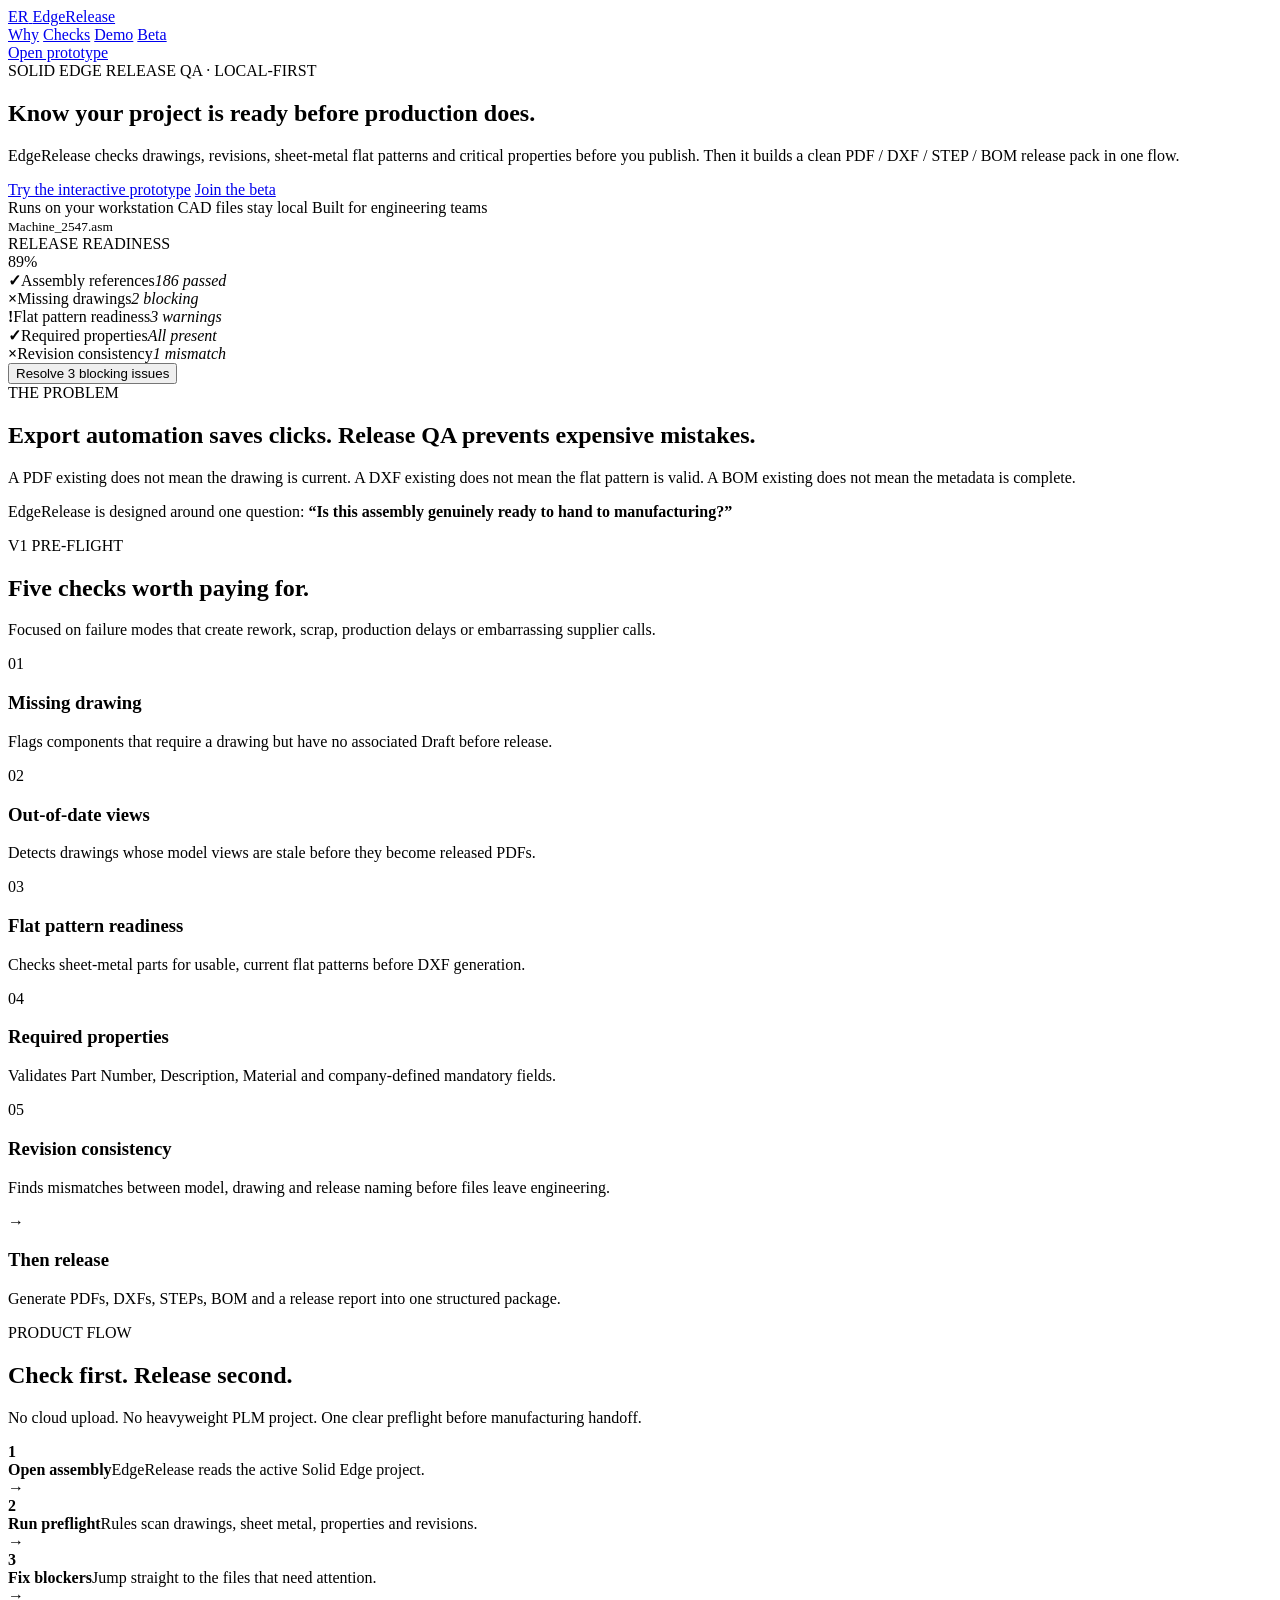
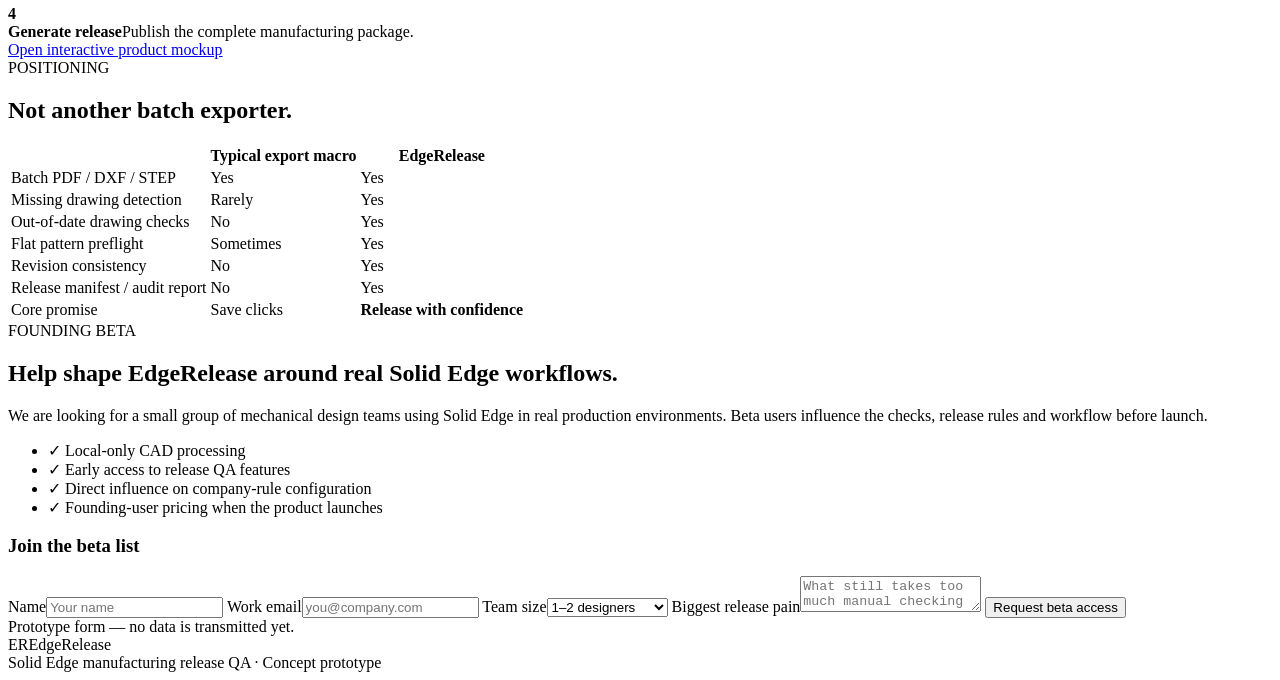
==== index.html @ e7b434ba "Add EdgeRelease landing page" ====
<!doctype html>
<html lang="en">
<head>
  <meta charset="utf-8" />
  <meta name="viewport" content="width=device-width, initial-scale=1" />
  <title>EdgeRelease — Solid Edge Release QA</title>
  <meta name="description" content="Preflight your Solid Edge project before it reaches production. Catch missing drawings, stale views, flat pattern issues and revision mismatches, then generate a clean manufacturing release pack." />
  <link rel="stylesheet" href="styles.css" />
</head>
<body>
  <header class="nav shell">
    <a class="brand" href="#top" aria-label="EdgeRelease home">
      <span class="brand-mark">ER</span>
      <span>EdgeRelease</span>
    </a>
    <nav class="nav-links" aria-label="Primary navigation">
      <a href="#problem">Why</a>
      <a href="#checks">Checks</a>
      <a href="#demo">Demo</a>
      <a href="#pricing">Beta</a>
    </nav>
    <a class="btn btn-small btn-ghost" href="app.html">Open prototype</a>
  </header>

  <main id="top">
    <section class="hero shell">
      <div class="hero-copy">
        <div class="eyebrow">SOLID EDGE RELEASE QA · LOCAL-FIRST</div>
        <h1>Know your project is ready <span>before production does.</span></h1>
        <p class="hero-lede">EdgeRelease checks drawings, revisions, sheet-metal flat patterns and critical properties before you publish. Then it builds a clean PDF / DXF / STEP / BOM release pack in one flow.</p>
        <div class="hero-actions">
          <a class="btn btn-primary" href="app.html">Try the interactive prototype</a>
          <a class="btn btn-secondary" href="#pricing">Join the beta</a>
        </div>
        <div class="trust-row">
          <span><i></i> Runs on your workstation</span>
          <span><i></i> CAD files stay local</span>
          <span><i></i> Built for engineering teams</span>
        </div>
      </div>

      <div class="hero-card" aria-label="Release readiness preview">
        <div class="window-bar"><span></span><span></span><span></span><small>Machine_2547.asm</small></div>
        <div class="readiness-top">
          <div>
            <div class="muted-label">RELEASE READINESS</div>
            <div class="score">89<span>%</span></div>
          </div>
          <div class="gauge"><div class="gauge-fill"></div></div>
        </div>
        <div class="check-list compact">
          <div class="check ok"><b>✓</b><span>Assembly references</span><em>186 passed</em></div>
          <div class="check bad"><b>×</b><span>Missing drawings</span><em>2 blocking</em></div>
          <div class="check warn"><b>!</b><span>Flat pattern readiness</span><em>3 warnings</em></div>
          <div class="check ok"><b>✓</b><span>Required properties</span><em>All present</em></div>
          <div class="check bad"><b>×</b><span>Revision consistency</span><em>1 mismatch</em></div>
        </div>
        <button class="fake-action">Resolve 3 blocking issues</button>
      </div>
    </section>

    <section id="problem" class="section section-dark">
      <div class="shell split">
        <div>
          <div class="eyebrow">THE PROBLEM</div>
          <h2>Export automation saves clicks. Release QA prevents expensive mistakes.</h2>
        </div>
        <div class="problem-copy">
          <p>A PDF existing does not mean the drawing is current. A DXF existing does not mean the flat pattern is valid. A BOM existing does not mean the metadata is complete.</p>
          <p>EdgeRelease is designed around one question: <strong>“Is this assembly genuinely ready to hand to manufacturing?”</strong></p>
        </div>
      </div>
    </section>

    <section id="checks" class="section shell">
      <div class="section-head">
        <div class="eyebrow">V1 PRE-FLIGHT</div>
        <h2>Five checks worth paying for.</h2>
        <p>Focused on failure modes that create rework, scrap, production delays or embarrassing supplier calls.</p>
      </div>
      <div class="feature-grid">
        <article class="feature-card"><span>01</span><h3>Missing drawing</h3><p>Flags components that require a drawing but have no associated Draft before release.</p></article>
        <article class="feature-card"><span>02</span><h3>Out-of-date views</h3><p>Detects drawings whose model views are stale before they become released PDFs.</p></article>
        <article class="feature-card"><span>03</span><h3>Flat pattern readiness</h3><p>Checks sheet-metal parts for usable, current flat patterns before DXF generation.</p></article>
        <article class="feature-card"><span>04</span><h3>Required properties</h3><p>Validates Part Number, Description, Material and company-defined mandatory fields.</p></article>
        <article class="feature-card"><span>05</span><h3>Revision consistency</h3><p>Finds mismatches between model, drawing and release naming before files leave engineering.</p></article>
        <article class="feature-card feature-card-accent"><span>→</span><h3>Then release</h3><p>Generate PDFs, DXFs, STEPs, BOM and a release report into one structured package.</p></article>
      </div>
    </section>

    <section id="demo" class="section demo-section">
      <div class="shell">
        <div class="section-head center">
          <div class="eyebrow">PRODUCT FLOW</div>
          <h2>Check first. Release second.</h2>
          <p>No cloud upload. No heavyweight PLM project. One clear preflight before manufacturing handoff.</p>
        </div>
        <div class="flow">
          <div class="flow-step"><strong>1</strong><div><b>Open assembly</b><span>EdgeRelease reads the active Solid Edge project.</span></div></div>
          <div class="flow-arrow">→</div>
          <div class="flow-step"><strong>2</strong><div><b>Run preflight</b><span>Rules scan drawings, sheet metal, properties and revisions.</span></div></div>
          <div class="flow-arrow">→</div>
          <div class="flow-step"><strong>3</strong><div><b>Fix blockers</b><span>Jump straight to the files that need attention.</span></div></div>
          <div class="flow-arrow">→</div>
          <div class="flow-step"><strong>4</strong><div><b>Generate release</b><span>Publish the complete manufacturing package.</span></div></div>
        </div>
        <div class="demo-cta"><a class="btn btn-primary" href="app.html">Open interactive product mockup</a></div>
      </div>
    </section>

    <section class="section shell comparison">
      <div class="section-head"><div class="eyebrow">POSITIONING</div><h2>Not another batch exporter.</h2></div>
      <div class="compare-wrap">
        <table>
          <thead><tr><th></th><th>Typical export macro</th><th>EdgeRelease</th></tr></thead>
          <tbody>
            <tr><td>Batch PDF / DXF / STEP</td><td>Yes</td><td>Yes</td></tr>
            <tr><td>Missing drawing detection</td><td>Rarely</td><td>Yes</td></tr>
            <tr><td>Out-of-date drawing checks</td><td>No</td><td>Yes</td></tr>
            <tr><td>Flat pattern preflight</td><td>Sometimes</td><td>Yes</td></tr>
            <tr><td>Revision consistency</td><td>No</td><td>Yes</td></tr>
            <tr><td>Release manifest / audit report</td><td>No</td><td>Yes</td></tr>
            <tr><td>Core promise</td><td>Save clicks</td><td><strong>Release with confidence</strong></td></tr>
          </tbody>
        </table>
      </div>
    </section>

    <section id="pricing" class="section beta-section">
      <div class="shell beta-grid">
        <div>
          <div class="eyebrow">FOUNDING BETA</div>
          <h2>Help shape EdgeRelease around real Solid Edge workflows.</h2>
          <p>We are looking for a small group of mechanical design teams using Solid Edge in real production environments. Beta users influence the checks, release rules and workflow before launch.</p>
          <ul class="beta-list">
            <li>✓ Local-only CAD processing</li>
            <li>✓ Early access to release QA features</li>
            <li>✓ Direct influence on company-rule configuration</li>
            <li>✓ Founding-user pricing when the product launches</li>
          </ul>
        </div>
        <form class="beta-card" id="betaForm">
          <h3>Join the beta list</h3>
          <label>Name<input required name="name" placeholder="Your name" /></label>
          <label>Work email<input required type="email" name="email" placeholder="you@company.com" /></label>
          <label>Team size<select name="team"><option>1–2 designers</option><option>3–10 designers</option><option>11–30 designers</option><option>31+ designers</option></select></label>
          <label>Biggest release pain<textarea name="pain" placeholder="What still takes too much manual checking before manufacturing?"></textarea></label>
          <button class="btn btn-primary full" type="submit">Request beta access</button>
          <div class="form-note" id="formNote">Prototype form — no data is transmitted yet.</div>
        </form>
      </div>
    </section>
  </main>

  <footer class="footer shell">
    <div class="brand"><span class="brand-mark">ER</span><span>EdgeRelease</span></div>
    <span>Solid Edge manufacturing release QA · Concept prototype</span>
  </footer>

  <script src="script.js"></script>
</body>
</html>
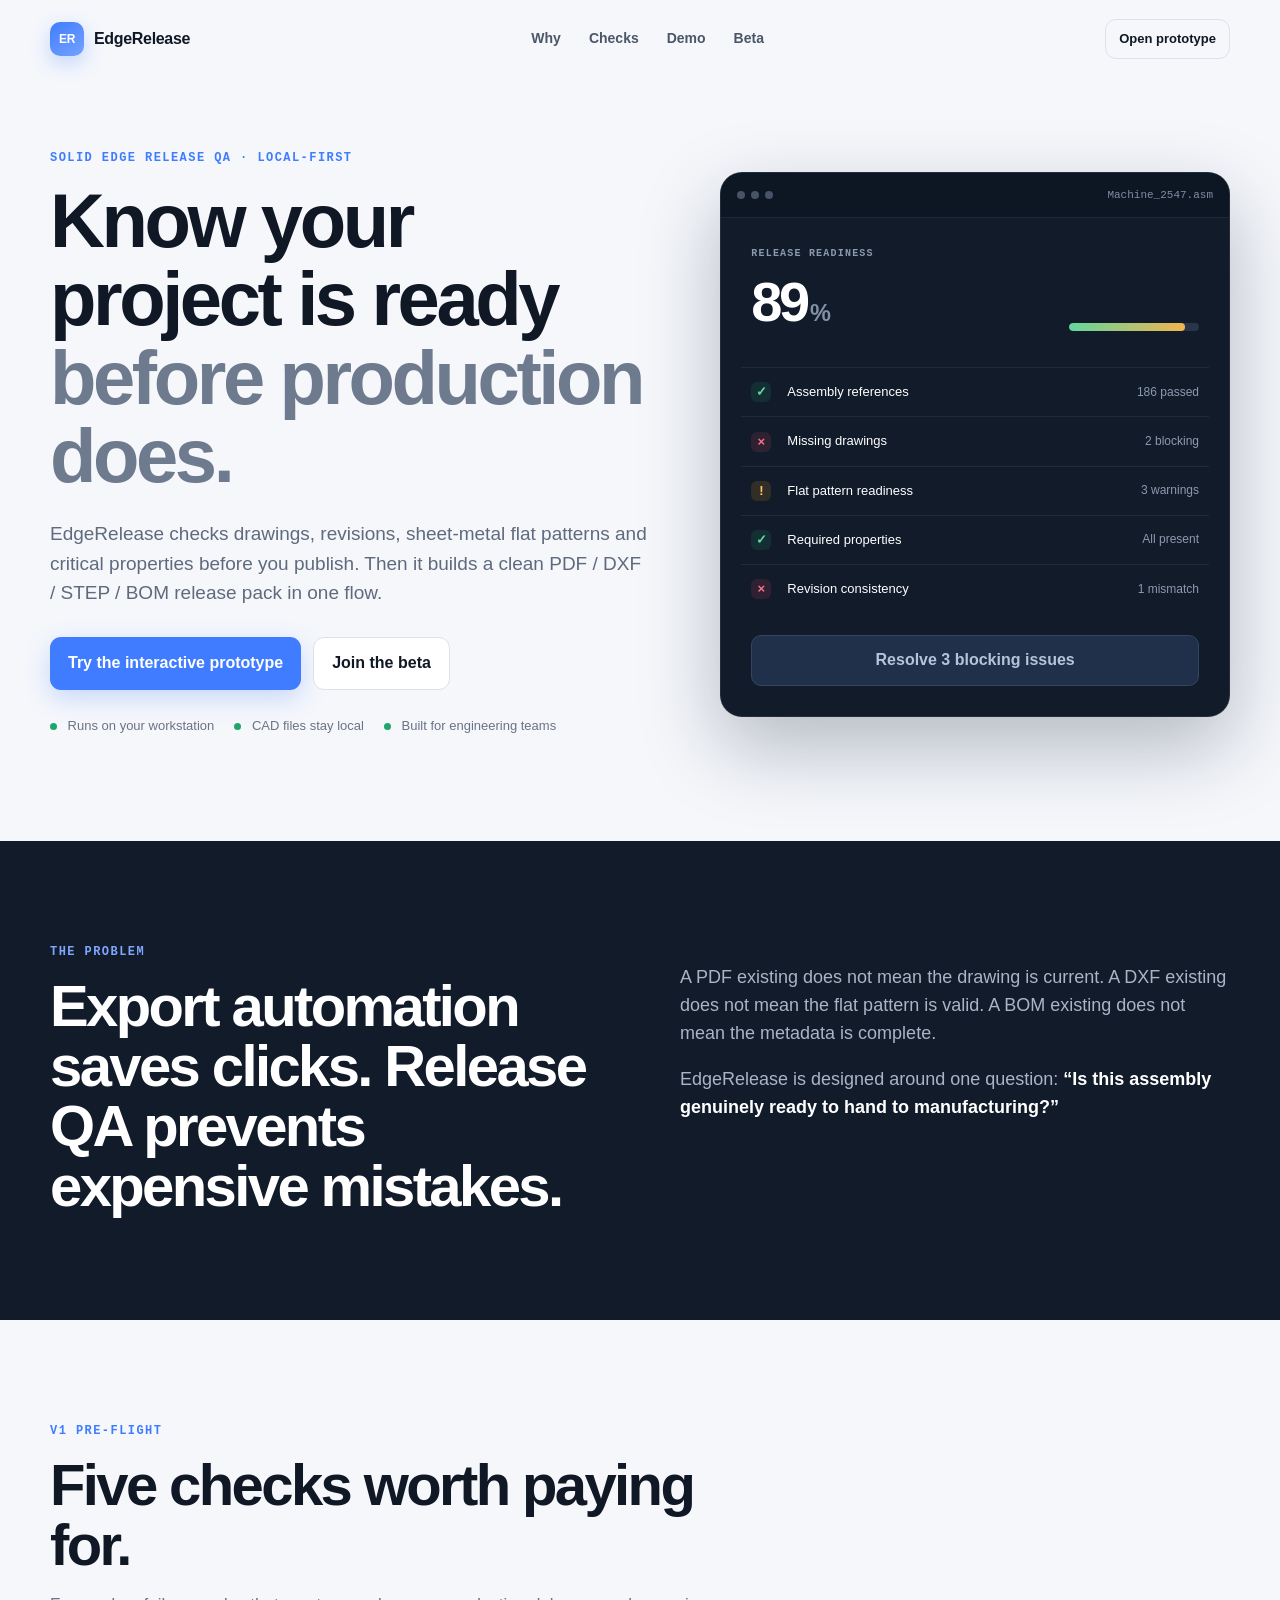
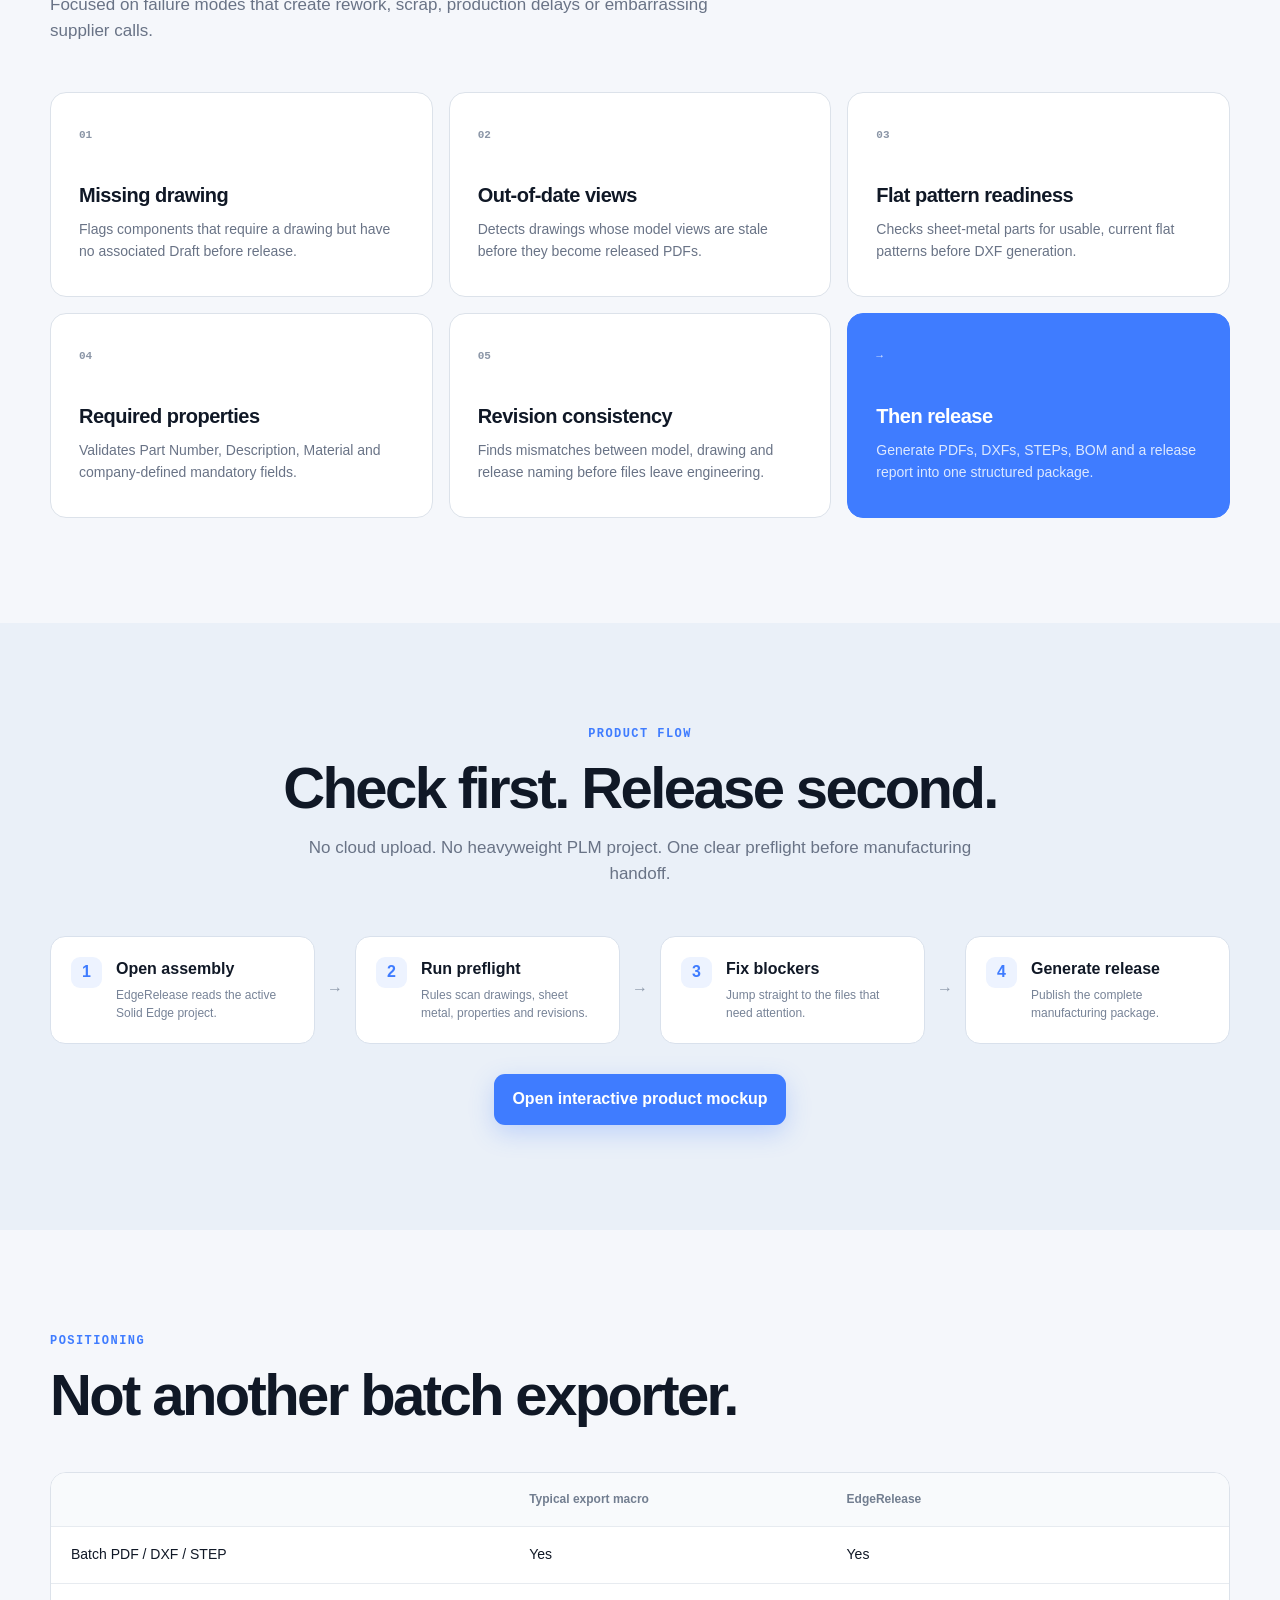
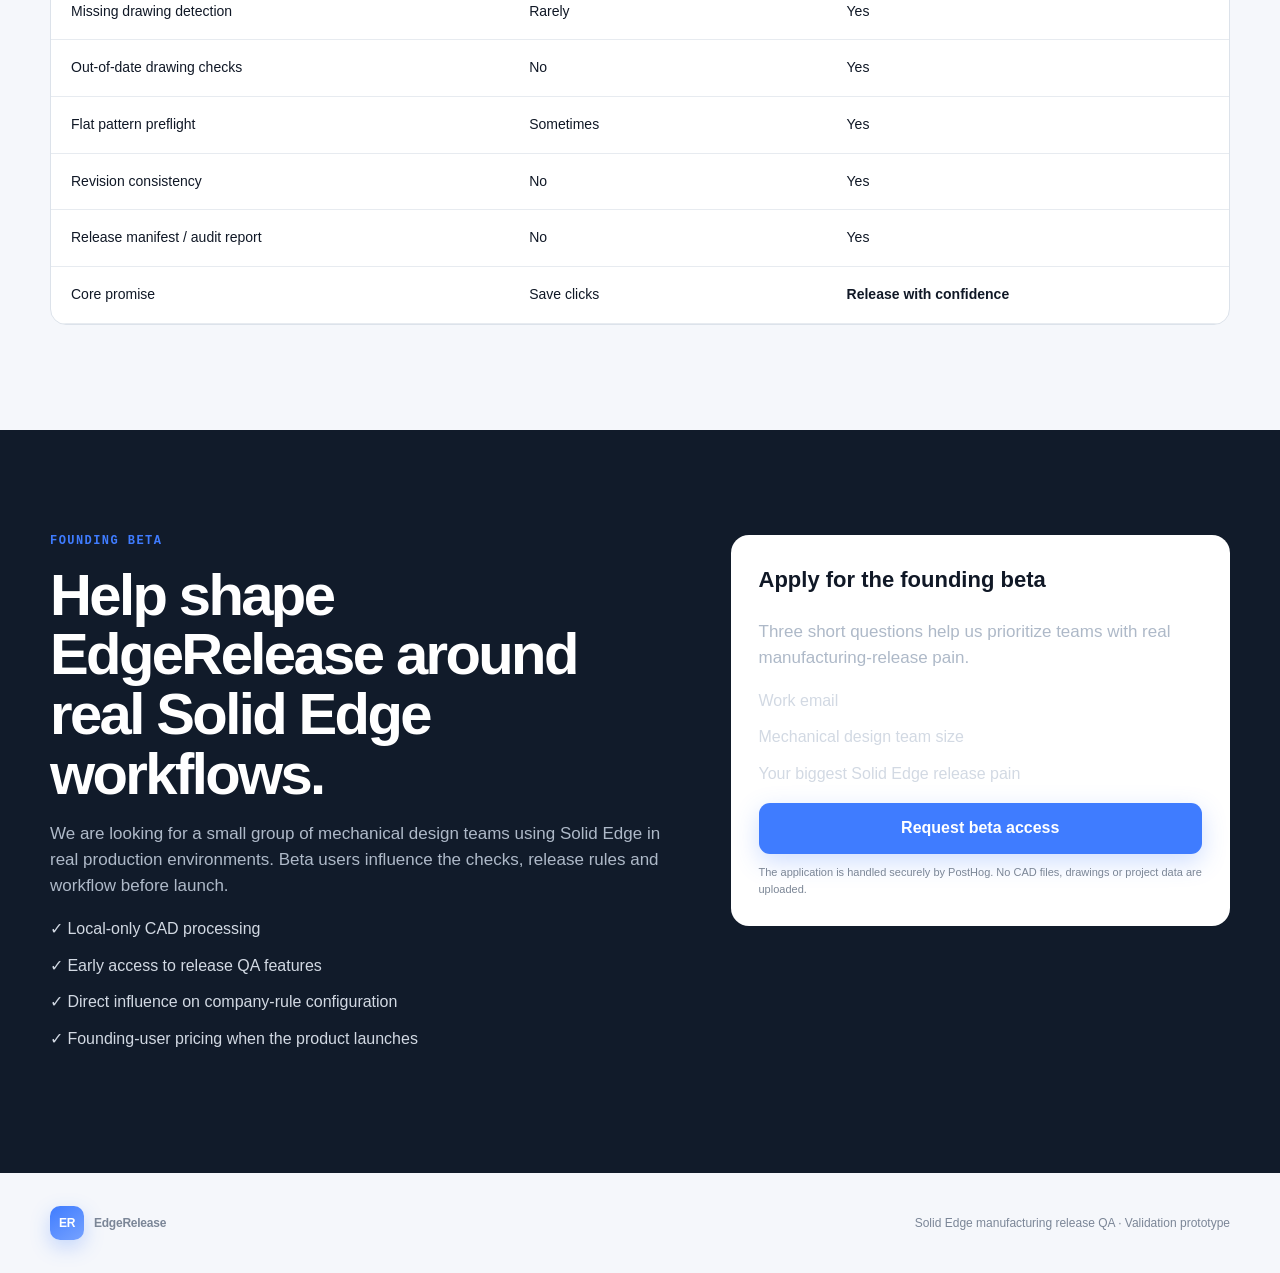
==== commit d94e3c43: "Connect live beta application and analytics CTAs" ====
--- a/index.html
+++ b/index.html
@@ -19,7 +19,7 @@
       <a href="#demo">Demo</a>
       <a href="#pricing">Beta</a>
     </nav>
-    <a class="btn btn-small btn-ghost" href="app.html">Open prototype</a>
+    <a class="btn btn-small btn-ghost prototype-link" href="app.html">Open prototype</a>
   </header>
 
   <main id="top">
@@ -29,7 +29,7 @@
         <h1>Know your project is ready <span>before production does.</span></h1>
         <p class="hero-lede">EdgeRelease checks drawings, revisions, sheet-metal flat patterns and critical properties before you publish. Then it builds a clean PDF / DXF / STEP / BOM release pack in one flow.</p>
         <div class="hero-actions">
-          <a class="btn btn-primary" href="app.html">Try the interactive prototype</a>
+          <a class="btn btn-primary prototype-link" href="app.html">Try the interactive prototype</a>
           <a class="btn btn-secondary" href="#pricing">Join the beta</a>
         </div>
         <div class="trust-row">
@@ -104,7 +104,7 @@
           <div class="flow-arrow">→</div>
           <div class="flow-step"><strong>4</strong><div><b>Generate release</b><span>Publish the complete manufacturing package.</span></div></div>
         </div>
-        <div class="demo-cta"><a class="btn btn-primary" href="app.html">Open interactive product mockup</a></div>
+        <div class="demo-cta"><a class="btn btn-primary prototype-link" href="app.html">Open interactive product mockup</a></div>
       </div>
     </section>
 
@@ -139,22 +139,24 @@
             <li>✓ Founding-user pricing when the product launches</li>
           </ul>
         </div>
-        <form class="beta-card" id="betaForm">
-          <h3>Join the beta list</h3>
-          <label>Name<input required name="name" placeholder="Your name" /></label>
-          <label>Work email<input required type="email" name="email" placeholder="you@company.com" /></label>
-          <label>Team size<select name="team"><option>1–2 designers</option><option>3–10 designers</option><option>11–30 designers</option><option>31+ designers</option></select></label>
-          <label>Biggest release pain<textarea name="pain" placeholder="What still takes too much manual checking before manufacturing?"></textarea></label>
-          <button class="btn btn-primary full" type="submit">Request beta access</button>
-          <div class="form-note" id="formNote">Prototype form — no data is transmitted yet.</div>
-        </form>
+        <div class="beta-card">
+          <h3>Apply for the founding beta</h3>
+          <p>Three short questions help us prioritize teams with real manufacturing-release pain.</p>
+          <ul class="beta-list">
+            <li>Work email</li>
+            <li>Mechanical design team size</li>
+            <li>Your biggest Solid Edge release pain</li>
+          </ul>
+          <a class="btn btn-primary full" id="betaApplyBtn" href="https://eu.posthog.com/external_surveys/01a069c5-b4dc-0000-56ff-61232daf492e" target="_blank" rel="noopener">Request beta access</a>
+          <div class="form-note">The application is handled securely by PostHog. No CAD files, drawings or project data are uploaded.</div>
+        </div>
       </div>
     </section>
   </main>
 
   <footer class="footer shell">
     <div class="brand"><span class="brand-mark">ER</span><span>EdgeRelease</span></div>
-    <span>Solid Edge manufacturing release QA · Concept prototype</span>
+    <span>Solid Edge manufacturing release QA · Validation prototype</span>
   </footer>
 
   <script src="script.js"></script>
--- a/styles.css
+++ b/styles.css
@@ -0,0 +1 @@
+:root{--bg:#f5f7fb;--ink:#101826;--muted:#697386;--line:#dce2ea;--card:#fff;--dark:#111b2a;--dark2:#172335;--accent:#3f7cff;--accent2:#1f5ce5;--green:#20a66a;--yellow:#d99217;--red:#d9485f;--soft:#edf3ff;--radius:18px;--shadow:0 22px 60px rgba(21,39,73,.12)}*{box-sizing:border-box}html{scroll-behavior:smooth}body{margin:0;font-family:Inter, -apple-system, BlinkMacSystemFont, "Segoe UI", Arial, sans-serif;color:var(--ink);background:var(--bg);line-height:1.55}a{text-decoration:none;color:inherit}button,input,select,textarea{font:inherit}.shell{width:min(1180px,calc(100% - 40px));margin:auto}.nav{height:78px;display:flex;align-items:center;justify-content:space-between;gap:28px}.brand{display:flex;align-items:center;gap:10px;font-weight:800;letter-spacing:-.02em}.brand-mark{display:inline-grid;place-items:center;width:34px;height:34px;border-radius:10px;background:linear-gradient(145deg,var(--accent),#76a2ff);color:white;font-size:12px;box-shadow:0 7px 20px rgba(63,124,255,.28)}.nav-links{display:flex;gap:28px;color:#4b5669;font-weight:600;font-size:14px}.nav-links a:hover{color:var(--ink)}.btn{border:0;border-radius:11px;padding:13px 18px;font-weight:700;display:inline-flex;align-items:center;justify-content:center;cursor:pointer;transition:.2s ease}.btn:hover{transform:translateY(-1px)}.btn-primary{background:var(--accent);color:white;box-shadow:0 8px 24px rgba(63,124,255,.25)}.btn-primary:hover{background:var(--accent2)}.btn-secondary{background:#fff;color:var(--ink);border:1px solid var(--line)}.btn-ghost{border:1px solid var(--line);background:transparent}.btn-small{padding:9px 13px;font-size:13px}.full{width:100%}.hero{display:grid;grid-template-columns:1.08fr .92fr;gap:72px;align-items:center;padding:74px 0 105px}.eyebrow{font:600 12px/1 "SFMono-Regular", Consolas, "Liberation Mono", monospace;letter-spacing:.12em;color:var(--accent);margin-bottom:18px}.hero h1,.section h2{letter-spacing:-.045em;line-height:1.03;margin:0}.hero h1{font-size:clamp(48px,6vw,76px);max-width:780px}.hero h1 span{color:#6e7a8d}.hero-lede{font-size:19px;color:#5f6a7d;max-width:700px;margin:24px 0 30px}.hero-actions{display:flex;gap:12px;flex-wrap:wrap}.trust-row{display:flex;gap:20px;flex-wrap:wrap;margin-top:26px;color:#697386;font-size:13px}.trust-row i{display:inline-block;width:7px;height:7px;border-radius:100%;background:var(--green);margin-right:7px}.hero-card{background:var(--dark);border-radius:22px;color:#fff;box-shadow:0 30px 80px rgba(11,25,47,.28);overflow:hidden;border:1px solid rgba(255,255,255,.08)}.window-bar{height:45px;display:flex;align-items:center;gap:6px;padding:0 16px;border-bottom:1px solid rgba(255,255,255,.08);background:#0d1623}.window-bar span{width:8px;height:8px;background:#465366;border-radius:50%}.window-bar small{margin-left:auto;color:#7f8ea3;font:500 11px "SFMono-Regular", Consolas, "Liberation Mono"}.readiness-top{display:flex;align-items:end;justify-content:space-between;padding:30px 30px 22px}.muted-label{font:600 10px "SFMono-Regular", Consolas, "Liberation Mono";letter-spacing:.12em;color:#8c9aaf}.score{font-size:56px;font-weight:800;letter-spacing:-.06em}.score span,.big-score span{font-size:.42em;color:#8391a7;margin-left:3px}.gauge{width:130px;height:8px;border-radius:20px;background:#293649;overflow:hidden;margin-bottom:14px}.gauge-fill{width:89%;height:100%;background:linear-gradient(90deg,#63d69d,#f0b54e);border-radius:20px}.check-list{padding:0 20px}.check{display:grid;grid-template-columns:28px 1fr auto;align-items:center;gap:8px;padding:14px 10px;border-top:1px solid rgba(255,255,255,.07);font-size:13px}.check b{display:grid;place-items:center;width:20px;height:20px;border-radius:6px}.check em{font-style:normal;color:#8c9aaf;font-size:12px}.check.ok b{background:rgba(32,166,106,.15);color:#65d9a2}.check.bad b{background:rgba(217,72,95,.15);color:#ff7087}.check.warn b{background:rgba(217,146,23,.16);color:#ffc55f}.fake-action{margin:22px 30px 30px;width:calc(100% - 60px);padding:12px;border-radius:10px;border:1px solid #34455f;background:#21304a;color:#b6c3d8;font-weight:700}.section{padding:105px 0}.section-dark{background:var(--dark);color:#fff}.split{display:grid;grid-template-columns:1fr 1fr;gap:80px}.section h2{font-size:clamp(38px,4.6vw,58px)}.section-dark .eyebrow{color:#7fa6ff}.problem-copy{font-size:18px;color:#a9b5c6}.problem-copy strong{color:white}.section-head{max-width:720px;margin-bottom:48px}.section-head p{color:var(--muted);font-size:17px}.center{text-align:center;margin-left:auto;margin-right:auto}.feature-grid{display:grid;grid-template-columns:repeat(3,1fr);gap:16px}.feature-card{background:white;border:1px solid var(--line);border-radius:16px;padding:28px;min-height:205px}.feature-card>span{font:600 11px "SFMono-Regular", Consolas, "Liberation Mono";color:#8a95a6}.feature-card h3{font-size:20px;margin:34px 0 8px;letter-spacing:-.025em}.feature-card p{color:#697386;margin:0;font-size:14px}.feature-card-accent{background:var(--accent);color:white;border-color:var(--accent)}.feature-card-accent>span,.feature-card-accent p{color:#dce8ff}.demo-section{background:#eaf0f8}.flow{display:grid;grid-template-columns:1fr auto 1fr auto 1fr auto 1fr;gap:12px;align-items:stretch}.flow-step{background:white;border-radius:15px;border:1px solid #d9e1ec;padding:20px;display:flex;gap:14px}.flow-step strong{display:grid;place-items:center;flex:0 0 31px;height:31px;border-radius:9px;background:var(--soft);color:var(--accent)}.flow-step div{display:flex;flex-direction:column}.flow-step span{font-size:12px;color:#778397;margin-top:4px}.flow-arrow{display:grid;place-items:center;color:#8d99aa}.demo-cta{text-align:center;margin-top:30px}.compare-wrap{overflow:auto;background:#fff;border:1px solid var(--line);border-radius:16px}table{width:100%;border-collapse:collapse}th,td{padding:17px 20px;border-bottom:1px solid #e7ebf0;text-align:left;font-size:14px}th{font-size:12px;color:#727e90;background:#f8fafc}.beta-section{background:var(--dark);color:white}.beta-grid{display:grid;grid-template-columns:1.1fr .9fr;gap:70px;align-items:start}.beta-section p{color:#aeb9c8;font-size:17px}.beta-list{list-style:none;padding:0;display:grid;gap:12px;color:#d2d9e3}.beta-card{background:white;color:var(--ink);padding:28px;border-radius:18px}.beta-card h3{margin-top:0;font-size:22px}.beta-card label{display:block;font-size:12px;font-weight:700;margin:14px 0;color:#526075}.beta-card input,.beta-card select,.beta-card textarea{width:100%;margin-top:6px;border:1px solid #d8dee8;border-radius:9px;padding:11px;background:#fbfcfe}.beta-card textarea{min-height:92px;resize:vertical}.form-note{margin-top:10px;color:#7b8696;font-size:11px}.footer{height:100px;display:flex;align-items:center;justify-content:space-between;color:#7b8697;font-size:12px}.app-body{background:#eef2f7}.app-shell{min-height:100vh;display:grid;grid-template-columns:245px 1fr}.sidebar{background:#111b2a;color:white;padding:22px 18px;display:flex;flex-direction:column;min-height:100vh}.app-brand{padding:0 8px 24px;border-bottom:1px solid #283548}.side-section{padding:22px 7px 14px}.side-section small{font:600 9px "SFMono-Regular", Consolas, "Liberation Mono";color:#718197;letter-spacing:.12em}.project-pill{display:flex;gap:10px;margin-top:10px;align-items:center}.project-pill>span{font:600 9px "SFMono-Regular", Consolas, "Liberation Mono";padding:7px;border-radius:7px;background:#22314a;color:#8eb2ff}.project-pill div{display:flex;flex-direction:column;min-width:0}.project-pill b{font-size:12px}.project-pill em{font-style:normal;font-size:10px;color:#8391a6}.side-nav{display:grid;gap:5px;margin-top:10px}.side-nav button{border:0;background:transparent;color:#9dacbf;text-align:left;padding:11px 10px;border-radius:9px;cursor:pointer;display:flex;gap:10px;align-items:center;font-size:13px}.side-nav button.active{background:#1e2d44;color:#fff}.side-nav i{font-style:normal;margin-left:auto;background:#38485f;padding:1px 6px;border-radius:20px;font-size:10px}.privacy-card{margin-top:auto;background:#162338;border:1px solid #263753;border-radius:12px;padding:14px}.privacy-card b{font-size:12px}.privacy-card p{font-size:10px;color:#8392a6}.privacy-card span{font:600 9px "SFMono-Regular", Consolas, "Liberation Mono";color:#69d8a5}.workspace{padding:0 34px 44px;overflow:hidden}.app-topbar{height:86px;display:flex;align-items:center;justify-content:space-between;border-bottom:1px solid #d8dfe8}.app-topbar small{font:600 9px "SFMono-Regular", Consolas, "Liberation Mono";color:#8b96a5;letter-spacing:.1em}.app-topbar h1{font-size:18px;margin:3px 0 0}.top-actions{display:flex;gap:9px}.top-actions button:disabled,.release-panel button:disabled{opacity:.55;cursor:not-allowed;transform:none}.view{display:none;padding-top:26px}.view.active{display:block}.summary-grid{display:grid;grid-template-columns:2fr repeat(3,1fr);gap:14px;margin-bottom:16px}.score-card,.stat-card,.panel{background:white;border:1px solid #dbe2eb;border-radius:14px}.score-card{padding:22px}.big-score{font-size:48px;font-weight:800;letter-spacing:-.055em;margin-top:2px}.meter{height:6px;background:#e7ecf3;border-radius:10px;overflow:hidden}.meter div{height:100%;background:linear-gradient(90deg,#52c98d,#e2aa43);transition:.5s}.score-card p{font-size:11px;color:#728095;margin-bottom:0}.stat-card{padding:22px;display:flex;flex-direction:column}.stat-card span{font:600 9px "SFMono-Regular", Consolas, "Liberation Mono";color:#8994a5}.stat-card strong{font-size:37px;letter-spacing:-.05em;margin:11px 0 0}.stat-card em{font-size:10px;color:#8792a2;font-style:normal;margin-top:auto}.panel{overflow:hidden}.panel-head{padding:20px 22px;border-bottom:1px solid #e3e8ef;display:flex;justify-content:space-between;align-items:center}.panel-head h2{font-size:16px;margin:0}.panel-head p{font-size:11px;color:#8190a1;margin:3px 0 0}.last-run,.tag{font:500 9px "SFMono-Regular", Consolas, "Liberation Mono";color:#8490a1}.qa-row{display:grid;grid-template-columns:34px 1fr 105px 76px;align-items:center;gap:12px;padding:15px 20px;border-bottom:1px solid #edf0f4}.qa-row:last-child{border-bottom:0}.status-icon{width:24px;height:24px;display:grid;place-items:center;border-radius:7px;font-weight:800}.status-icon.ok{background:#e6f7ef;color:var(--green)}.status-icon.warn{background:#fff3da;color:var(--yellow)}.status-icon.bad{background:#fde8ec;color:var(--red)}.qa-row div:nth-child(2){display:flex;flex-direction:column}.qa-row b{font-size:12px}.qa-row span{font-size:10px;color:#8692a2}.qa-row strong{font-size:10px}.qa-row button,.issue button,.rules-grid button{background:#f7f9fb;border:1px solid #dce2ea;border-radius:7px;padding:7px;font-size:10px;font-weight:700;cursor:pointer}.issues-list{padding:10px}.issue{display:grid;grid-template-columns:74px 1fr 75px;gap:14px;align-items:center;padding:15px;border-bottom:1px solid #edf0f4}.issue:last-child{border-bottom:0}.issue>span{font:600 8px "SFMono-Regular", Consolas, "Liberation Mono";padding:5px;border-radius:6px;text-align:center}.issue.blocking>span{background:#fde8ec;color:#c83951}.issue.warning>span{background:#fff3da;color:#b37510}.issue b{font-size:12px}.issue p{font-size:10px;color:#8390a0;margin:3px 0}.release-panel{padding-bottom:24px}.release-tree{margin:22px;background:#111b2a;color:#d7deea;border-radius:11px;padding:18px;font:500 11px "SFMono-Regular", Consolas, "Liberation Mono"}.folder{padding:7px 8px 7px 30px}.folder.root{padding-left:6px;color:#fff}.folder em{font-style:normal;color:#70819a;margin-left:15px}.release-options{display:grid;grid-template-columns:repeat(2,1fr);gap:10px;margin:20px 22px;color:#566376;font-size:11px}.release-panel>.btn{margin-left:22px}.rules-grid{display:grid;grid-template-columns:repeat(2,1fr);gap:12px;padding:18px}.rules-grid article{border:1px solid #e1e6ed;border-radius:10px;padding:16px}.rules-grid b{font-size:12px}.rules-grid p{font-size:10px;color:#7d8999;min-height:30px}.toast{position:fixed;right:22px;bottom:22px;background:#111b2a;color:white;border-radius:10px;padding:12px 16px;font-size:12px;box-shadow:var(--shadow);opacity:0;transform:translateY(10px);pointer-events:none;transition:.25s}.toast.show{opacity:1;transform:none}@media(max-width:900px){.nav-links{display:none}.hero,.split,.beta-grid{grid-template-columns:1fr}.hero{gap:45px}.feature-grid{grid-template-columns:1fr 1fr}.flow{grid-template-columns:1fr}.flow-arrow{transform:rotate(90deg)}.app-shell{grid-template-columns:1fr}.sidebar{min-height:auto}.side-nav{grid-template-columns:repeat(4,1fr)}.privacy-card{display:none}.summary-grid{grid-template-columns:1fr 1fr}.score-card{grid-column:1/-1}}@media(max-width:600px){.shell{width:min(100% - 24px,1180px)}.hero{padding-top:40px}.feature-grid{grid-template-columns:1fr}.summary-grid{grid-template-columns:1fr}.score-card{grid-column:auto}.workspace{padding:0 12px 30px}.app-topbar{height:auto;padding:15px 0;gap:10px;align-items:flex-start}.top-actions{flex-direction:column}.side-nav{grid-template-columns:1fr 1fr}.qa-row{grid-template-columns:30px 1fr}.qa-row>strong,.qa-row>button{grid-column:2}.issue{grid-template-columns:1fr}.release-options,.rules-grid{grid-template-columns:1fr}.footer{height:auto;padding:30px 0;gap:20px;flex-direction:column;align-items:flex-start}}
